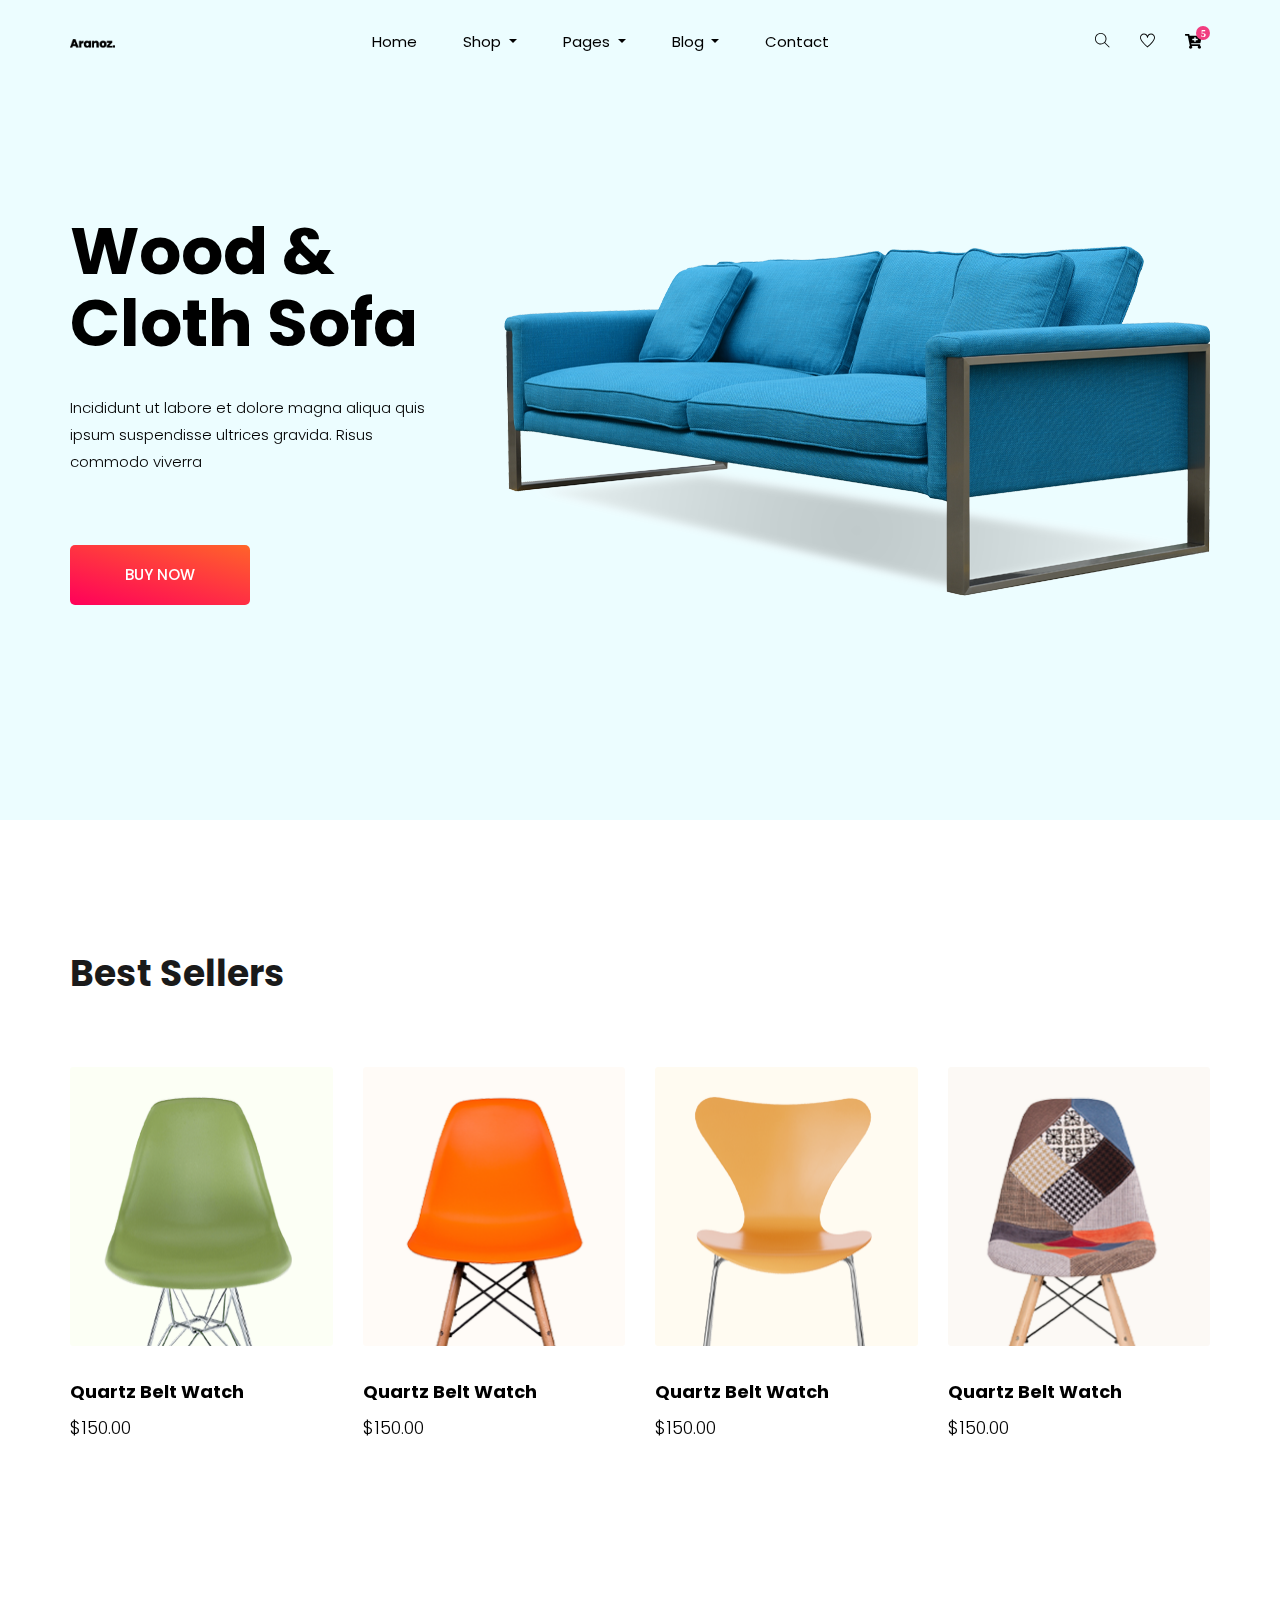
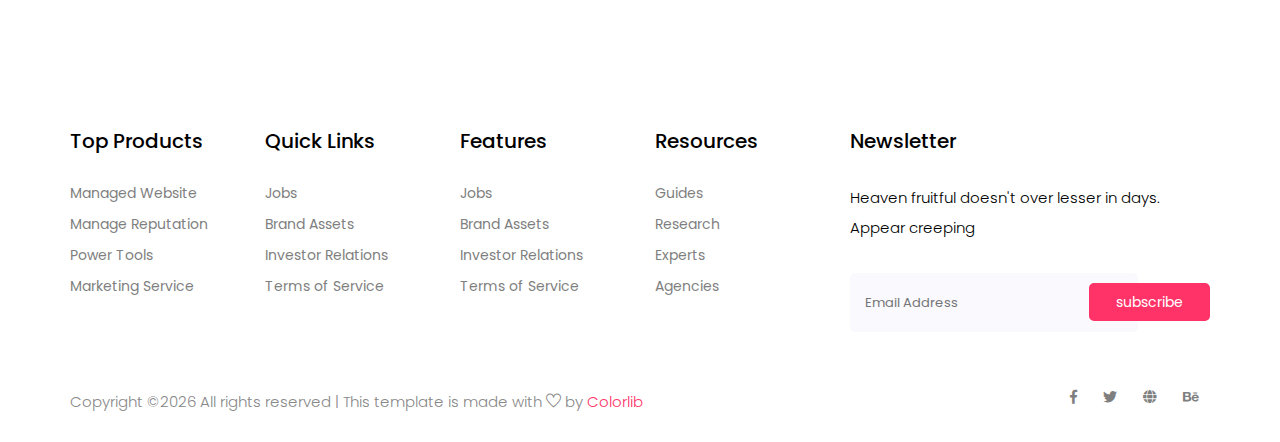
==== index.html @ ab24296e "First Commit" ====
<!doctype html>
<html lang="zxx">

<head>
    <!-- Required meta tags -->
    <!-- <title>aranoz</title>
    <link rel="icon" href="img/favicon.png"> -->

    <!-- Basic -->
    <meta charset="utf-8" />
    <meta http-equiv="X-UA-Compatible" content="IE=edge" />
    <!-- Mobile Metas -->
    <meta name="viewport" content="width=device-width, initial-scale=1, shrink-to-fit=no" />
    <!-- Site Metas -->
    <meta name="keywords" content="" />
    <meta name="description" content="" />
    <meta name="author" content="" />

    <title>Home Page</title>

    <!-- slider stylesheet -->
    <link rel="stylesheet" type="text/css"
    href="https://cdnjs.cloudflare.com/ajax/libs/OwlCarousel2/2.1.3/assets/owl.carousel.min.css" />

    <!-- bootstrap core css -->
    <link rel="stylesheet" type="text/css" href="css/bootstrap.css" />

    <!-- fonts style -->
    <link href="https://fonts.googleapis.com/css?family=Poppins:400,700&display=swap" rel="stylesheet" />
    <!-- Custom styles for this template -->
    <link href="css/style1.css" rel="stylesheet" />
    <!-- responsive style -->
    <link href="css/responsive.css" rel="stylesheet" />  
    
    <!-- Bootstrap CSS -->
    <link rel="stylesheet" href="css/bootstrap.min.css">
    <!-- animate CSS -->
    <link rel="stylesheet" href="css/animate.css">
    <!-- owl carousel CSS -->
    <link rel="stylesheet" href="css/owl.carousel.min.css">
    <!-- font awesome CSS -->
    <link rel="stylesheet" href="css/all.css">
    <!-- flaticon CSS -->
    <link rel="stylesheet" href="css/flaticon.css">
    <link rel="stylesheet" href="css/themify-icons.css">
    <!-- font awesome CSS -->
    <link rel="stylesheet" href="css/magnific-popup.css">
    <!-- swiper CSS -->
    <link rel="stylesheet" href="css/slick.css">
    <!-- style CSS -->
    <link rel="stylesheet" href="css/style.css">
</head>

<body>
    <!--::header part start::-->
    <header class="main_menu home_menu">
        <div class="container">
            <div class="row align-items-center">
                <div class="col-lg-12">
                    <nav class="navbar navbar-expand-lg navbar-light">
                        <a class="navbar-brand" href="index.html"> <img src="img/logo.png" alt="logo"> </a>
                        <button class="navbar-toggler" type="button" data-toggle="collapse"
                            data-target="#navbarSupportedContent" aria-controls="navbarSupportedContent"
                            aria-expanded="false" aria-label="Toggle navigation">
                            <span class="menu_icon"><i class="fas fa-bars"></i></span>
                        </button>

                        <div class="collapse navbar-collapse main-menu-item" id="navbarSupportedContent">
                            <ul class="navbar-nav">
                                <li class="nav-item">
                                    <a class="nav-link" href="index.html">Home</a>
                                </li>
                                <li class="nav-item dropdown">
                                    <a class="nav-link dropdown-toggle" href="blog.html" id="navbarDropdown_1"
                                        role="button" data-toggle="dropdown" aria-haspopup="true" aria-expanded="false">
                                        Shop
                                    </a>
                                    <div class="dropdown-menu" aria-labelledby="navbarDropdown_1">
                                        <a class="dropdown-item" href="category.html"> shop category</a>
                                        <a class="dropdown-item" href="single-product.html">product details</a>
                                        
                                    </div>
                                </li>
                                <li class="nav-item dropdown">
                                    <a class="nav-link dropdown-toggle" href="blog.html" id="navbarDropdown_3"
                                        role="button" data-toggle="dropdown" aria-haspopup="true" aria-expanded="false">
                                        pages
                                    </a>
                                    <div class="dropdown-menu" aria-labelledby="navbarDropdown_2">
                                        <a class="dropdown-item" href="login.html"> login</a>
                                        <a class="dropdown-item" href="tracking.html">tracking</a>
                                        <a class="dropdown-item" href="checkout.html">product checkout</a>
                                        <a class="dropdown-item" href="cart.html">shopping cart</a>
                                        <a class="dropdown-item" href="confirmation.html">confirmation</a>
                                        <a class="dropdown-item" href="elements.html">elements</a>
                                    </div>
                                </li>
                                <li class="nav-item dropdown">
                                    <a class="nav-link dropdown-toggle" href="blog.html" id="navbarDropdown_2"
                                        role="button" data-toggle="dropdown" aria-haspopup="true" aria-expanded="false">
                                        blog
                                    </a>
                                    <div class="dropdown-menu" aria-labelledby="navbarDropdown_2">
                                        <a class="dropdown-item" href="blog.html"> blog</a>
                                        <a class="dropdown-item" href="single-blog.html">Single blog</a>
                                    </div>
                                </li>
                                
                                <li class="nav-item">
                                    <a class="nav-link" href="contact.html">Contact</a>
                                </li>
                            </ul>
                        </div>
                        <div class="hearer_icon d-flex">
                            <a id="search_1" href="javascript:void(0)"><i class="ti-search"></i></a>
                            <a href=""><i class="ti-heart"></i></a>
                            <div class="dropdown cart">
                                <a class="dropdown-toggle" href="#" id="navbarDropdown3" role="button"
                                    data-toggle="dropdown" aria-haspopup="true" aria-expanded="false">
                                    <i class="fas fa-cart-plus"></i>
                                </a>
                                <!-- <div class="dropdown-menu" aria-labelledby="navbarDropdown">
                                    <div class="single_product">
    
                                    </div>
                                </div> -->
                                
                            </div>
                        </div>
                    </nav>
                </div>
            </div>
        </div>
        <div class="search_input" id="search_input_box">
            <div class="container ">
                <form class="d-flex justify-content-between search-inner">
                    <input type="text" class="form-control" id="search_input" placeholder="Search Here">
                    <button type="submit" class="btn"></button>
                    <span class="ti-close" id="close_search" title="Close Search"></span>
                </form>
            </div>
        </div>
    </header>
    <!-- Header part end-->

    <!-- banner part start-->
    <section class="banner_part">
        <div class="container">
            <div class="row align-items-center">
                <div class="col-lg-12">
                    <div class="banner_slider owl-carousel">
                        <div class="single_banner_slider">
                            <div class="row">
                                <div class="col-lg-5 col-md-8">
                                    <div class="banner_text">
                                        <div class="banner_text_iner">
                                            <h1>Wood & Cloth
                                                Sofa</h1>
                                            <p>Incididunt ut labore et dolore magna aliqua quis ipsum
                                                suspendisse ultrices gravida. Risus commodo viverra</p>
                                            <a href="#" class="btn_2">buy now</a>
                                        </div>
                                    </div>
                                </div>
                                <div class="banner_img d-none d-lg-block">
                                    <img src="img/banner_img.png" alt="">
                                </div>
                            </div>
                        </div>

                        <!-- <div class="single_banner_slider">
                            <div class="row">
                                <div class="col-lg-5 col-md-8">
                                    <div class="banner_text">
                                        <div class="banner_text_iner">
                                            <h1>Cloth $ Wood Sofa</h1>
                                            <p>Incididunt ut labore et dolore magna aliqua quis ipsum
                                                suspendisse ultrices gravida. Risus commodo viverra</p>
                                            <a href="#" class="btn_2">buy now</a>
                                        </div>
                                    </div>
                                </div>
                                <div class="banner_img d-none d-lg-block">
                                    <img src="img/banner_img.png" alt="">
                                </div>
                            </div>
                        </div> -->
                    </div>
                    <div class="slider-counter"></div>
                </div>
            </div>
        </div>
    </section>
    <!-- banner part start-->

    <!-- feature_part start-->
    <!-- <section class="feature_part padding_top">
        <div class="container">
            <div class="row justify-content-center">
                <div class="col-lg-8">
                    <div class="section_tittle text-center">
                        <h2>Featured Category</h2>
                    </div>
                </div>
            </div>
            <div class="row align-items-center justify-content-between">
                <div class="col-lg-7 col-sm-6">
                    <div class="single_feature_post_text">
                        <p>Premium Quality</p>
                        <h3>Latest foam Sofa</h3>
                        <a href="#" class="feature_btn">EXPLORE NOW <i class="fas fa-play"></i></a>
                        <img src="img/feature/feature_1.png" alt="">
                    </div>
                </div>
                <div class="col-lg-5 col-sm-6">
                    <div class="single_feature_post_text">
                        <p>Premium Quality</p>
                        <h3>Latest foam Sofa</h3>
                        <a href="#" class="feature_btn">EXPLORE NOW <i class="fas fa-play"></i></a>
                        <img src="img/feature/feature_2.png" alt="">
                    </div>
                </div>
                <div class="col-lg-5 col-sm-6">
                    <div class="single_feature_post_text">
                        <p>Premium Quality</p>
                        <h3>Latest foam Sofa</h3>
                        <a href="#" class="feature_btn">EXPLORE NOW <i class="fas fa-play"></i></a>
                        <img src="img/feature/feature_3.png" alt="">
                    </div>
                </div>
                <div class="col-lg-7 col-sm-6">
                    <div class="single_feature_post_text">
                        <p>Premium Quality</p>
                        <h3>Latest foam Sofa</h3>
                        <a href="#" class="feature_btn">EXPLORE NOW <i class="fas fa-play"></i></a>
                        <img src="img/feature/feature_4.png" alt="">
                    </div>
                </div>
            </div>
        </div>
    </section> -->
    <!-- upcoming_event part start-->

    <!-- awesome_shop start-->
    <!-- <section class="our_offer section_padding">
        <div class="container">
            <div class="row align-items-center justify-content-between">
                <div class="col-lg-6 col-md-6">
                    <div class="offer_img">
                        <img src="img/offer_img.png" alt="">
                    </div>
                </div>
                <div class="col-lg-6 col-md-6">
                    <div class="offer_text">
                        <h2>Weekly Sale on
                            60% Off All Products</h2>
                        <div class="date_countdown">
                            <div id="timer">
                                <div id="days" class="date"></div>
                                <div id="hours" class="date"></div>
                                <div id="minutes" class="date"></div>
                                <div id="seconds" class="date"></div>
                            </div>
                        </div>
                        <div class="input-group">
                            <input type="text" class="form-control" placeholder="enter email address"
                                aria-label="Recipient's username" aria-describedby="basic-addon2">
                            <div class="input-group-append">
                                <a href="#" class="input-group-text btn_2" id="basic-addon2">book now</a>
                            </div>
                        </div>
                    </div>
                </div>
            </div>
        </div>
    </section> -->
    <!-- awesome_shop part start-->

    <!-- product_list part start-->
    <section class="product_list best_seller section_padding">
        <div class="container">
            <div class="row justify-content-center">
                <div class="col-lg-12">
                    <div class="section_tittle text-center">
                        <h2>Best Sellers</h2>
                    </div>
                </div>
            </div>
            <div class="row align-items-center justify-content-between">
                <div class="col-lg-12">
                    <div class="best_product_slider owl-carousel">
                        <div class="single_product_item">
                            <img src="img/product/product_1.png" alt="">
                            <div class="single_product_text">
                                <h4>Quartz Belt Watch</h4>
                                <h3>$150.00</h3>
                            </div>
                        </div>
                        <div class="single_product_item">
                            <img src="img/product/product_2.png" alt="">
                            <div class="single_product_text">
                                <h4>Quartz Belt Watch</h4>
                                <h3>$150.00</h3>
                            </div>
                        </div>
                        <div class="single_product_item">
                            <img src="img/product/product_3.png" alt="">
                            <div class="single_product_text">
                                <h4>Quartz Belt Watch</h4>
                                <h3>$150.00</h3>
                            </div>
                        </div>
                        <div class="single_product_item">
                            <img src="img/product/product_4.png" alt="">
                            <div class="single_product_text">
                                <h4>Quartz Belt Watch</h4>
                                <h3>$150.00</h3>
                            </div>
                        </div>
                    </div>
                </div>
            </div>
        </div>
    </section>
    <!-- product_list part end-->
        


    <!--::footer_part start::-->
    <footer class="footer_part">
        <div class="container">
            <div class="row justify-content-around">
                <div class="col-sm-6 col-lg-2">
                    <div class="single_footer_part">
                        <h4>Top Products</h4>
                        <ul class="list-unstyled">
                            <li><a href="">Managed Website</a></li>
                            <li><a href="">Manage Reputation</a></li>
                            <li><a href="">Power Tools</a></li>
                            <li><a href="">Marketing Service</a></li>
                        </ul>
                    </div>
                </div>
                <div class="col-sm-6 col-lg-2">
                    <div class="single_footer_part">
                        <h4>Quick Links</h4>
                        <ul class="list-unstyled">
                            <li><a href="">Jobs</a></li>
                            <li><a href="">Brand Assets</a></li>
                            <li><a href="">Investor Relations</a></li>
                            <li><a href="">Terms of Service</a></li>
                        </ul>
                    </div>
                </div>
                <div class="col-sm-6 col-lg-2">
                    <div class="single_footer_part">
                        <h4>Features</h4>
                        <ul class="list-unstyled">
                            <li><a href="">Jobs</a></li>
                            <li><a href="">Brand Assets</a></li>
                            <li><a href="">Investor Relations</a></li>
                            <li><a href="">Terms of Service</a></li>
                        </ul>
                    </div>
                </div>
                <div class="col-sm-6 col-lg-2">
                    <div class="single_footer_part">
                        <h4>Resources</h4>
                        <ul class="list-unstyled">
                            <li><a href="">Guides</a></li>
                            <li><a href="">Research</a></li>
                            <li><a href="">Experts</a></li>
                            <li><a href="">Agencies</a></li>
                        </ul>
                    </div>
                </div>
                <div class="col-sm-6 col-lg-4">
                    <div class="single_footer_part">
                        <h4>Newsletter</h4>
                        <p>Heaven fruitful doesn't over lesser in days. Appear creeping
                        </p>
                        <div id="mc_embed_signup">
                            <form target="_blank"
                                action="https://spondonit.us12.list-manage.com/subscribe/post?u=1462626880ade1ac87bd9c93a&amp;id=92a4423d01"
                                method="get" class="subscribe_form relative mail_part">
                                <input type="email" name="email" id="newsletter-form-email" placeholder="Email Address"
                                    class="placeholder hide-on-focus" onfocus="this.placeholder = ''"
                                    onblur="this.placeholder = ' Email Address '">
                                <button type="submit" name="submit" id="newsletter-submit"
                                    class="email_icon newsletter-submit button-contactForm">subscribe</button>
                                <div class="mt-10 info"></div>
                            </form>
                        </div>
                    </div>
                </div>
            </div>
            
        </div>
        <div class="copyright_part">
            <div class="container">
                <div class="row">
                    <div class="col-lg-8">
                        <div class="copyright_text">
                            <P><!-- Link back to Colorlib can't be removed. Template is licensed under CC BY 3.0. -->
Copyright &copy;<script>document.write(new Date().getFullYear());</script> All rights reserved | This template is made with <i class="ti-heart" aria-hidden="true"></i> by <a href="https://colorlib.com" target="_blank">Colorlib</a>
<!-- Link back to Colorlib can't be removed. Template is licensed under CC BY 3.0. --></P>
                        </div>
                    </div>
                    <div class="col-lg-4">
                        <div class="footer_icon social_icon">
                            <ul class="list-unstyled">
                                <li><a href="#" class="single_social_icon"><i class="fab fa-facebook-f"></i></a></li>
                                <li><a href="#" class="single_social_icon"><i class="fab fa-twitter"></i></a></li>
                                <li><a href="#" class="single_social_icon"><i class="fas fa-globe"></i></a></li>
                                <li><a href="#" class="single_social_icon"><i class="fab fa-behance"></i></a></li>
                            </ul>
                        </div>
                    </div>
                </div>
            </div>
        </div>
    </footer>
    <!--::footer_part end::-->

    <!-- jquery plugins here-->
    <script src="js/jquery-1.12.1.min.js"></script>
    <!-- popper js -->
    <script src="js/popper.min.js"></script>
    <!-- bootstrap js -->
    <script src="js/bootstrap.min.js"></script>
    <!-- easing js -->
    <script src="js/jquery.magnific-popup.js"></script>
    <!-- swiper js -->
    <script src="js/swiper.min.js"></script>
    <!-- swiper js -->
    <script src="js/masonry.pkgd.js"></script>
    <!-- particles js -->
    <script src="js/owl.carousel.min.js"></script>
    <script src="js/jquery.nice-select.min.js"></script>
    <!-- slick js -->
    <script src="js/slick.min.js"></script>
    <script src="js/jquery.counterup.min.js"></script>
    <script src="js/waypoints.min.js"></script>
    <script src="js/contact.js"></script>
    <script src="js/jquery.ajaxchimp.min.js"></script>
    <script src="js/jquery.form.js"></script>
    <script src="js/jquery.validate.min.js"></script>
    <script src="js/mail-script.js"></script>
    <!-- custom js -->
    <script src="js/custom.js"></script>
</body>

</html>
---- css/style1.css ----
body {
  font-family: 'Poppins', sans-serif;
  color: #000000;
  background-color: #ffffff;
}

.layout_padding {
  padding: 75px 0;
}

.layout_padding2 {
  padding: 45px 0;
}

.layout_padding2-top {
  padding-top: 45px;
}


.layout_padding2-bottom {
  padding-bottom: 45px;
}

.layout_padding-top {
  padding-top: 75px;
}

.layout_padding-bottom {
  padding-bottom: 75px;
}


.custom_dark-btn,
.custom_orange-btn {
  display: inline-block;
  padding: 10px 0;
  text-align: center;
  width: 145px;
  outline: none;
  color: #ffffff;
  border: 1px solid transparent;
}

.custom_dark-btn {
  background-color: #000000;
}

.custom_dark-btn:hover {
  border: 1px solid #000000;
  color: #000000;
  background-color: transparent;
}

.custom_orange-btn {
  background-color: #fd0505;
}

.custom_orange-btn:hover {
  border: 1px solid #fd0505;
  color:#fd0505;
  background-color: transparent;
}

.custom_heading {
  text-align: center;
  font-weight: bold;
}

.custom_heading-text {
  text-align: center;
}


/*header section*/
.hero_area {
  height: 98vh;
  background-color: #ffffff;
}

.hero_area.sub_pages {
  height: auto;
}

.header_section {}

.header_section .container-fluid {
  padding-right: 25px;
  padding-left: 25px;
}

.header_section .nav_container {
  margin: 0 auto;
}

.custom_nav-container.navbar-expand-lg .navbar-nav .nav-link {
  padding: 10px 30px;
  color: #343434;
  text-align: center
}

a,
a:hover,
a:focus {
  text-decoration: none;
}

a:hover,
a:focus {
  color: initial;
}

.btn,
.btn:focus {
  outline: none !important;
  box-shadow: none;
}



.navbar-brand,
.navbar-brand:hover {
  text-transform: uppercase;
  font-weight: bold;
  font-size: 24px;
  color: #fafcfd;
}

.custom_nav-container .nav_search-btn {
  background-image: url(../images/search-icon.png);

  background-size: 22px;
  background-repeat: no-repeat;
  background-position-y: 7px;
  width: 35px;
  height: 35px;
  padding: 0;
  border: none;
}

.navbar-brand {
  display: flex;
  align-items: center;
}

.navbar-brand img {
  width: 45px;
  margin-right: 5px;
}

.navbar-brand span {
  font-size: 20px;
  font-weight: 700;
  color: #2e2e2d;
  margin-top: 5px;
}

.custom_nav-container {
  z-index: 99999;
  padding: 15px 0;
}

.custom_nav-container .navbar-toggler {
  outline: none;
}

.custom_nav-container .navbar-toggler .navbar-toggler-icon {
  background-image: url(../images/menu.png);
  background-size: 55px;
}

.quote_btn-container a {
  display: inline-block;
  padding: 5px 15px;
  background-color: #fd0505;
  color: #f7f7f7;
  font-size: 14px;
  text-transform: uppercase;
}

/*end header section*/

/* slider section */
.slider_section {
  padding-top: 8%;
}

.slider_item-box {
  width: 100%;
  height: 100%;
}

.slider_item-box .container {
  height: 100%;
}

.slider_img-box {
  width: 85%;
  margin: 0 auto;
}

.slider_img-box img {
  width: 100%;
}

.slider_item-container {
  display: flex;
  align-items: center;
  width: 100%;
  height: 100%;
  background-repeat: no-repeat;
}

.slider_item-container .slider_item-detail {}

.slider_item-detail h1 {
  font-weight: 600;
  font-size: 60px;
  width: 95%;
}

.slider_item-detail p {
  margin: 45px 0;
}

.slider_call-btn {
  display: inline-block;
  padding: 8px 20px;
  background-color: #edb040;
  color: #fefdfd;
  border-radius: 20px;
}

.slider_section #carouselExampleControls,
.carousel-inner,
.carousel-item {
  height: 100%;
}

.slider_section .custom_carousel-control {
  position: absolute;
  top: 50%;
  left: 2%;
  width: 105px;
  transform: translateY(-50%);
}

.slider_section .custom_carousel-control .carousel-control-prev,
.slider_section .custom_carousel-control .carousel-control-next {
  margin: 10px 0;
  position: relative;
  width: 45px;
  height: 45px;
  border: none;
  opacity: 1;
  background-repeat: no-repeat;
  background-size: 12px;
  background-position: center;
}

.slider_section .custom_carousel-control .carousel-control-prev {
  background-image: url(../images/prev.png);
  background-color: #fd0505;
}

.slider_section .custom_carousel-control .carousel-control-next {
  background-image: url(../images/next.png);
  background-color: #000000;
}

/* end slider section */


/* service section */
.service_section .card .card-img-top {
  width: 50px;
  margin: 55px auto 5px auto;
}

.service_section .card {
  text-align: center;
  box-sizing: border-box;
  position: relative;
}

.service_section .card .card-title {
  color: #ff0000;

}

.service_section .card::after {
  content: "";
  position: absolute;
  width: 100%;
  height: 7px;
  background-color: transparent;
}

.service_section .card:hover {
  cursor: pointer;
  border: none;
  border-radius: 0;
  -webkit-box-shadow: 0px 1px 4px 0px rgba(0, 0, 0, 0.2);
  -moz-box-shadow: 0px 1px 4px 0px rgba(0, 0, 0, 0.2);
  box-shadow: 0px 1px 4px 0px rgba(0, 0, 0, 0.2);

}

.service_section .card:hover::after {
  background-color: #fd0505;
}

/* end service section */






/* tasty section */

.tasty_section {
  width: 100%;
  height: 500px;
  background-image: url(../images/tasty-image.png);
  background-repeat: no-repeat;
  background-size: cover;
  display: flex;
  justify-content: center;
  align-items: center;

}

.tasty_section h2 {
  font-size: 125px;
  text-align: center;
  font-weight: bold;
  color: #ffffff;
  text-transform: uppercase;
}

/* end tasty section */

/* client section */
.client_container {
  display: flex;
  flex-direction: column;
  justify-content: center;
  align-items: center;
}

.client_img-box {
  width: 350px;
}

.client_img-box img {
  width: 100%
}

.client_container h3 {
  text-align: center;
  margin-bottom: 25px;
}


.client_section .custom_carousel-control {
  position: absolute;
  top: 100%;
  left: 50%;
  width: 105px;
  transform: translateX(-50%);
}

.client_section .custom_carousel-control .carousel-control-prev,
.client_section .custom_carousel-control .carousel-control-next {
  width: 45px;
  height: 45px;
  border: none;
  border-radius: 100%;
  opacity: 1;
  background-repeat: no-repeat;
  background-size: 12px;
  background-position: center;
  background-color: #292727;
}

.client_section .custom_carousel-control .carousel-control-prev:hover,
.client_section .custom_carousel-control .carousel-control-next:hover {
  background-color:#fd0505;
}

.client_section .custom_carousel-control .carousel-control-prev {
  background-image: url(../images/prev.png);
}

.client_section .custom_carousel-control .carousel-control-next {
  background-image: url(../images/next.png);
}

/* end client section */

/* contact section */

.contact_section {
  background-image: url(../images/orange-dish.png);
  background-repeat: no-repeat;
  background-size: 215px;
  background-position: right center;
}

.contact_section input {
  border: none;
  outline: none;
  border-bottom: .8px solid #252525;
  width: 90%;
  margin: 10px 0;
}

.contact_form-container {
  padding: 15px 0 15px 0;

}

.contact_form-container button {
  border: none;
  background-color: #fd0505;
  color: #fff;
  padding: 8px 40px;
  text-transform: uppercase;
  font-size: 14px;
}


/* contact section */

/* map section */
.map_section {
  height: 500px;
}


/* end map section */

/* info section */
.info_section ul {
  padding: 0;
}

.info_section ul li {
  list-style-type: none;
  margin: 3px 0;

}

.info_section h5 {
  margin-bottom: 12px;
  font-size: 22px;
}

.info_section .social-box {
  margin: 25px 0;
}

.info_section .social-box img {
  width: 35px;
  margin-right: 5px;
}

.info_section .form_container input {
  width: 225px;
  height: 30px;
}

.info_section .form_container button {
  background-color: #fd0505;
  border: none;
  outline: none;
  color: #fff;
  padding: 5px 30px;
  margin-top: 15px;
  font-size: 15px;
}

/* end info section */


/* footer section*/

.footer_section {
  background-color: #efeded;
  padding: 20px 0;
  font-family: "Roboto", sans-serif;
}

.footer_section p {
  color: #191818;
  margin: 0;
  text-align: center;
}

.footer_section a {
  color: #191818;
}

/* end footer section*/
---- css/responsive.css ----
@media (max-width: 1120px) {
    .hero_area {
        height: auto;
    }

    .slider_section {
        padding: 50px 0;

    }
}

@media (max-width: 992px) {
    .custom_nav-container .nav_search-btn {
        background-position: center;
    }

    .service_section .card-deck {

        flex-direction: column;

    }

    .service_section .card-deck .card {
        margin-bottom: 25px;
    }
}

@media (max-width: 768px) {

    .slider_img-box {

        width: 85%;
        margin: 65px auto;

    }

    .slider_section .custom_carousel-control {

        position: absolute;
        top: 100%;
        left: 50%;
        width: 105px;
        transform: translate(-50%, -50%);
        display: flex;
        justify-content: space-between;

    }

    .fruit_section .fruit_detail-box {

        margin-bottom: 40px;
        text-align: center;

    }

    .fruit_detail-box>div {

        display: flex;
        justify-content: center;

    }

    .contact_section {
        background-size: 105px;
    }

    .contact_section input {

        background-color: transparent;

    }

    .info_section .col-md-3 {
        text-align: center;
    }

    .info_section .col-md-3:not(:nth-last-child(1)) {

        margin-bottom: 35px;
    }

    .tasty_section h2 {

        font-size: 80px;
    }
}

@media (max-width: 576px) {
    .slider_item-container .slider_item-detail {

        text-align: center;

    }

    .slider_item-container .slider_item-detail .d-flex {

        justify-content: center;

    }
}

@media (max-width: 480px) {}

@media (max-width: 400px) {}

@media (max-width: 360px) {}

@media (min-width: 1200px) {
    .container {
        max-width: 1170px;
    }

}
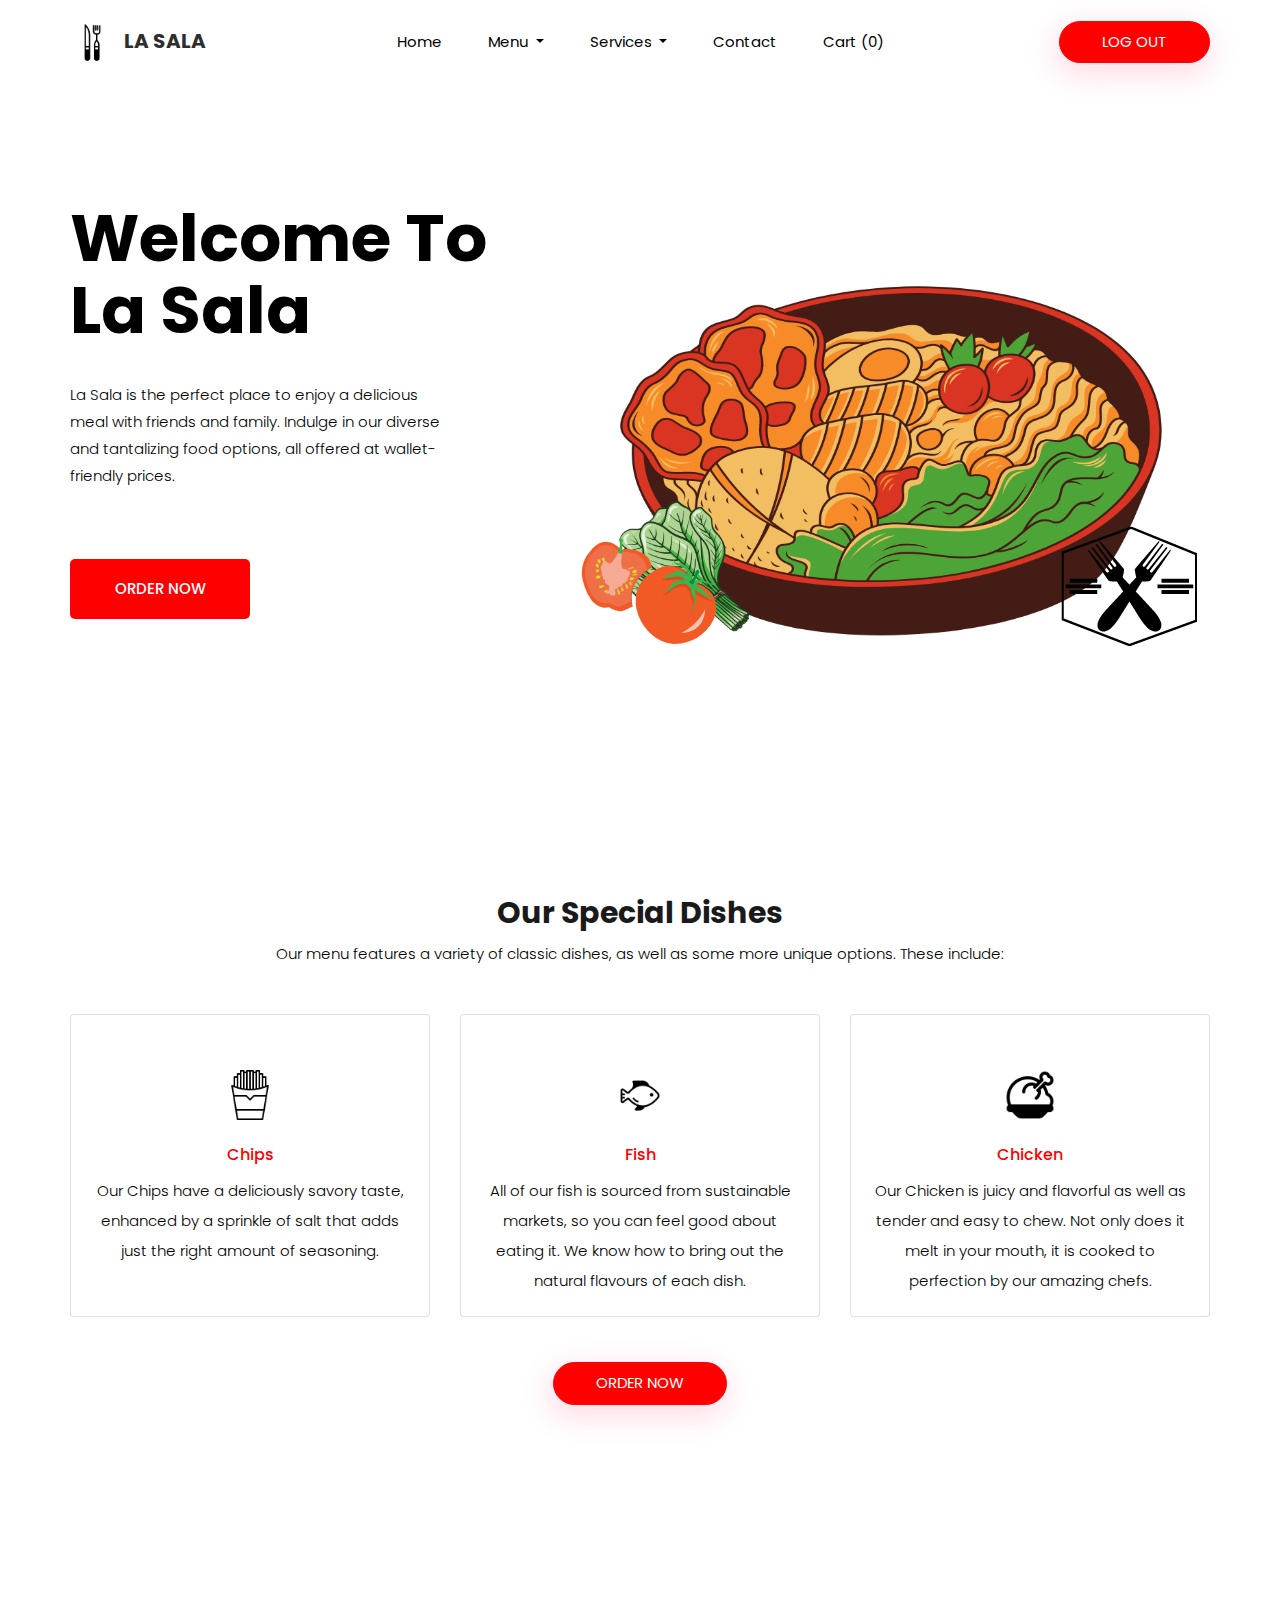
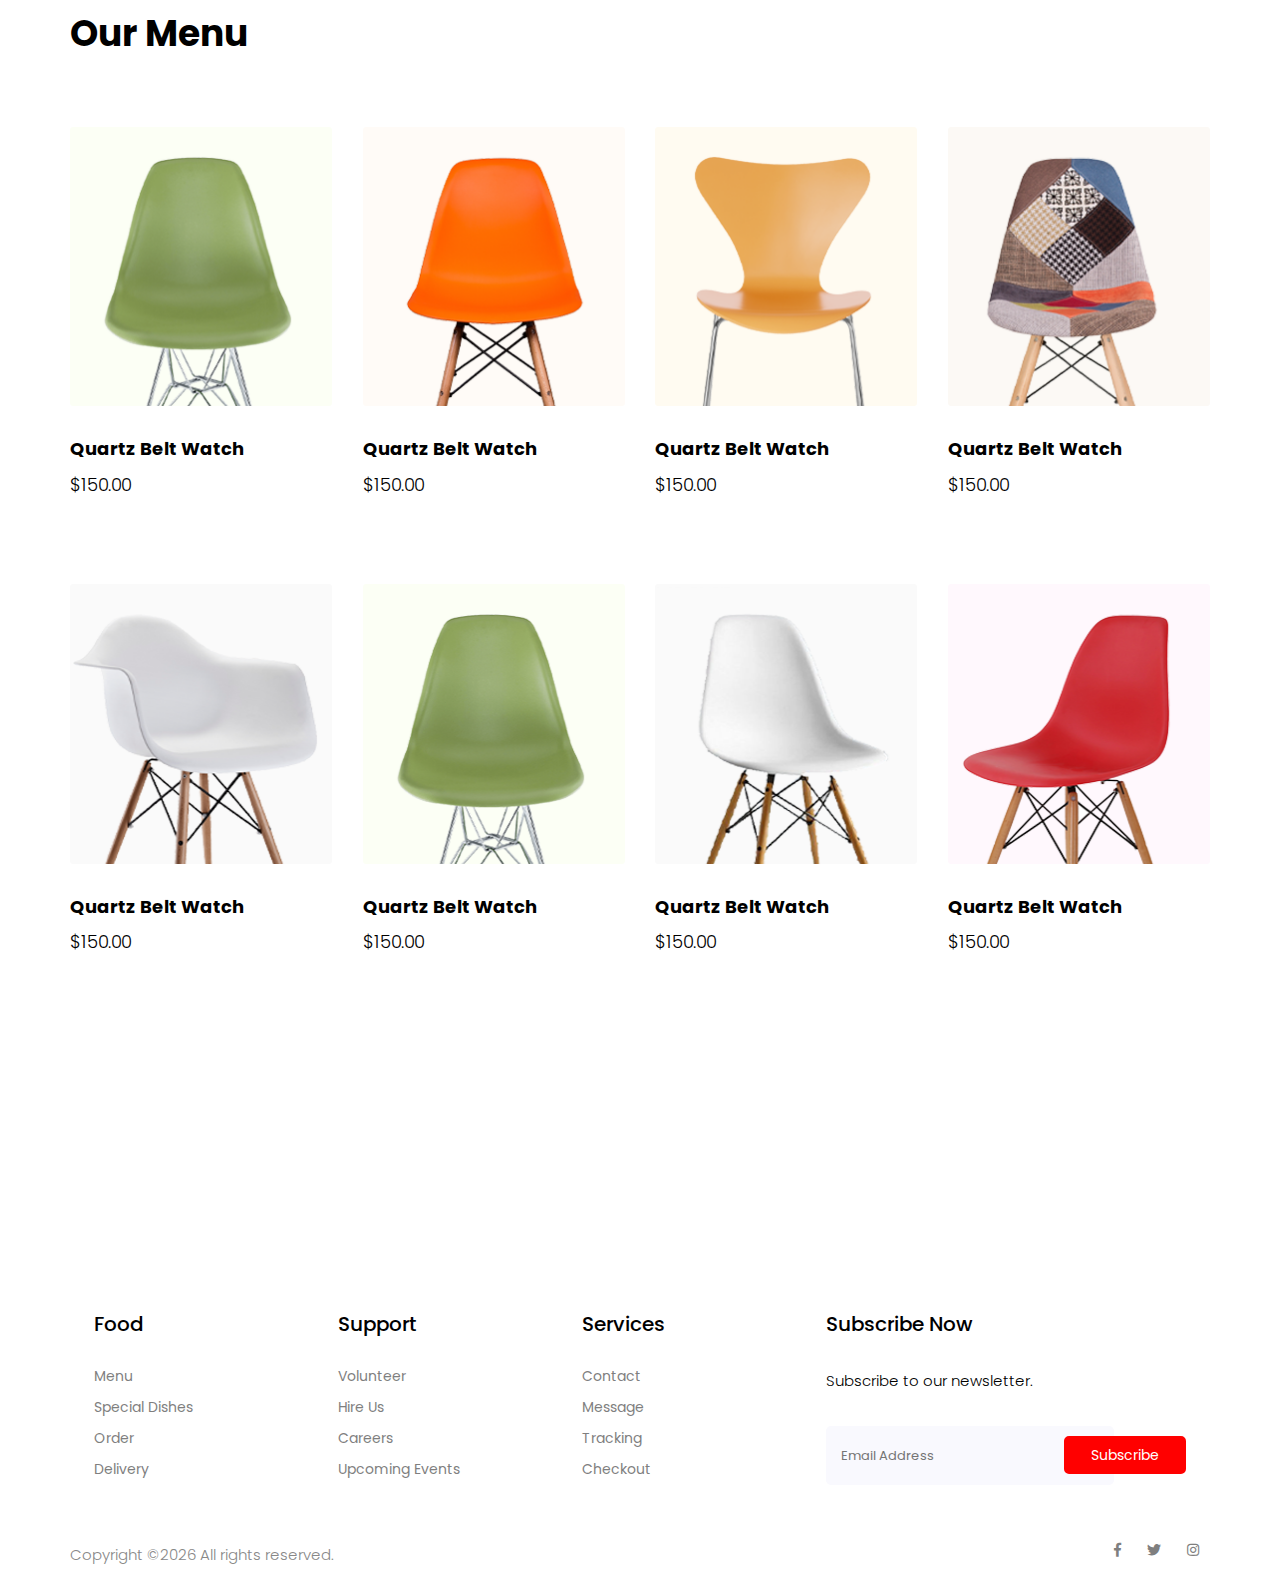
==== commit 846b1fe0: "first commit" ====
--- a/index.html
+++ b/index.html
@@ -58,7 +58,11 @@
             <div class="row align-items-center">
                 <div class="col-lg-12">
                     <nav class="navbar navbar-expand-lg navbar-light">
-                        <a class="navbar-brand" href="index.html"> <img src="img/logo.png" alt="logo"> </a>
+                        <a class="navbar-brand" href="index.html">
+                            <img src="images/logo1.png" alt="" /><span>
+                              La Sala
+                            </span>
+                        </a>
                         <button class="navbar-toggler" type="button" data-toggle="collapse"
                             data-target="#navbarSupportedContent" aria-controls="navbarSupportedContent"
                             aria-expanded="false" aria-label="Toggle navigation">
@@ -73,52 +77,39 @@
                                 <li class="nav-item dropdown">
                                     <a class="nav-link dropdown-toggle" href="blog.html" id="navbarDropdown_1"
                                         role="button" data-toggle="dropdown" aria-haspopup="true" aria-expanded="false">
-                                        Shop
+                                        Menu
                                     </a>
                                     <div class="dropdown-menu" aria-labelledby="navbarDropdown_1">
-                                        <a class="dropdown-item" href="category.html"> shop category</a>
-                                        <a class="dropdown-item" href="single-product.html">product details</a>
+                                        <a class="dropdown-item" href="category.html"> Category</a>
+                                        <a class="dropdown-item" href="single-product.html"> Food Details</a>
                                         
                                     </div>
                                 </li>
                                 <li class="nav-item dropdown">
                                     <a class="nav-link dropdown-toggle" href="blog.html" id="navbarDropdown_3"
                                         role="button" data-toggle="dropdown" aria-haspopup="true" aria-expanded="false">
-                                        pages
+                                        Services
                                     </a>
                                     <div class="dropdown-menu" aria-labelledby="navbarDropdown_2">
-                                        <a class="dropdown-item" href="login.html"> login</a>
-                                        <a class="dropdown-item" href="tracking.html">tracking</a>
-                                        <a class="dropdown-item" href="checkout.html">product checkout</a>
-                                        <a class="dropdown-item" href="cart.html">shopping cart</a>
-                                        <a class="dropdown-item" href="confirmation.html">confirmation</a>
-                                        <a class="dropdown-item" href="elements.html">elements</a>
+                                        <a class="dropdown-item" href="tracking.html"> Tracking</a>
+                                        <a class="dropdown-item" href="checkout.html"> Checkout</a>
+                                        <a class="dropdown-item" href="confirmation.html"> Confirmation</a>
                                     </div>
                                 </li>
-                                <li class="nav-item dropdown">
-                                    <a class="nav-link dropdown-toggle" href="blog.html" id="navbarDropdown_2"
-                                        role="button" data-toggle="dropdown" aria-haspopup="true" aria-expanded="false">
-                                        blog
-                                    </a>
-                                    <div class="dropdown-menu" aria-labelledby="navbarDropdown_2">
-                                        <a class="dropdown-item" href="blog.html"> blog</a>
-                                        <a class="dropdown-item" href="single-blog.html">Single blog</a>
-                                    </div>
-                                </li>
-                                
                                 <li class="nav-item">
                                     <a class="nav-link" href="contact.html">Contact</a>
                                 </li>
+                                <li class="nav-item">
+                                    <a class="nav-link" href="cart.html">Cart (0)</a>
+                                </li>
                             </ul>
                         </div>
                         <div class="hearer_icon d-flex">
-                            <a id="search_1" href="javascript:void(0)"><i class="ti-search"></i></a>
-                            <a href=""><i class="ti-heart"></i></a>
-                            <div class="dropdown cart">
-                                <a class="dropdown-toggle" href="#" id="navbarDropdown3" role="button"
-                                    data-toggle="dropdown" aria-haspopup="true" aria-expanded="false">
-                                    <i class="fas fa-cart-plus"></i>
-                                </a>
+                            
+                            <a href="signin.php" class="btn_3">
+                                Log Out
+                            </a>
+                              
                                 <!-- <div class="dropdown-menu" aria-labelledby="navbarDropdown">
                                     <div class="single_product">
     
@@ -147,26 +138,25 @@
     <section class="banner_part">
         <div class="container">
             <div class="row align-items-center">
-                <div class="col-lg-12">
-                    <div class="banner_slider owl-carousel">
-                        <div class="single_banner_slider">
-                            <div class="row">
-                                <div class="col-lg-5 col-md-8">
-                                    <div class="banner_text">
-                                        <div class="banner_text_iner">
-                                            <h1>Wood & Cloth
-                                                Sofa</h1>
-                                            <p>Incididunt ut labore et dolore magna aliqua quis ipsum
-                                                suspendisse ultrices gravida. Risus commodo viverra</p>
-                                            <a href="#" class="btn_2">buy now</a>
-                                        </div>
-                                    </div>
-                                </div>
-                                <div class="banner_img d-none d-lg-block">
-                                    <img src="img/banner_img.png" alt="">
+                <div class="col-lg-12">                 
+                    <div class="single_banner_slider">
+                        <div class="row">
+                            <div class="col-lg-5 col-md-8">
+                                <div class="banner_text">
+                                    <div class="banner_text_iner">
+                                            <h1>Welcome to
+                                                La Sala</h1>
+                                            <p>La Sala is the perfect place to enjoy a delicious meal with friends and family. Indulge in our diverse
+                                               and tantalizing food options, all offered at wallet-friendly prices.</p>
+                                            <a href="#" class="btn_2">Order now</a>
+                                    </div>
                                 </div>
                             </div>
-                        </div>
+                                <div class="banner_img d-none d-lg-block">
+                                    <img src="images/LP3.png" alt="">
+                                </div>
+                        </div>
+                    </div>
 
                         <!-- <div class="single_banner_slider">
                             <div class="row">
@@ -185,7 +175,7 @@
                                 </div>
                             </div>
                         </div> -->
-                    </div>
+                    
                     <div class="slider-counter"></div>
                 </div>
             </div>
@@ -193,138 +183,155 @@
     </section>
     <!-- banner part start-->
 
-    <!-- feature_part start-->
-    <!-- <section class="feature_part padding_top">
-        <div class="container">
-            <div class="row justify-content-center">
-                <div class="col-lg-8">
-                    <div class="section_tittle text-center">
-                        <h2>Featured Category</h2>
-                    </div>
-                </div>
-            </div>
-            <div class="row align-items-center justify-content-between">
-                <div class="col-lg-7 col-sm-6">
-                    <div class="single_feature_post_text">
-                        <p>Premium Quality</p>
-                        <h3>Latest foam Sofa</h3>
-                        <a href="#" class="feature_btn">EXPLORE NOW <i class="fas fa-play"></i></a>
-                        <img src="img/feature/feature_1.png" alt="">
-                    </div>
-                </div>
-                <div class="col-lg-5 col-sm-6">
-                    <div class="single_feature_post_text">
-                        <p>Premium Quality</p>
-                        <h3>Latest foam Sofa</h3>
-                        <a href="#" class="feature_btn">EXPLORE NOW <i class="fas fa-play"></i></a>
-                        <img src="img/feature/feature_2.png" alt="">
-                    </div>
-                </div>
-                <div class="col-lg-5 col-sm-6">
-                    <div class="single_feature_post_text">
-                        <p>Premium Quality</p>
-                        <h3>Latest foam Sofa</h3>
-                        <a href="#" class="feature_btn">EXPLORE NOW <i class="fas fa-play"></i></a>
-                        <img src="img/feature/feature_3.png" alt="">
-                    </div>
-                </div>
-                <div class="col-lg-7 col-sm-6">
-                    <div class="single_feature_post_text">
-                        <p>Premium Quality</p>
-                        <h3>Latest foam Sofa</h3>
-                        <a href="#" class="feature_btn">EXPLORE NOW <i class="fas fa-play"></i></a>
-                        <img src="img/feature/feature_4.png" alt="">
-                    </div>
-                </div>
-            </div>
-        </div>
-    </section> -->
-    <!-- upcoming_event part start-->
-
-    <!-- awesome_shop start-->
-    <!-- <section class="our_offer section_padding">
-        <div class="container">
-            <div class="row align-items-center justify-content-between">
-                <div class="col-lg-6 col-md-6">
-                    <div class="offer_img">
-                        <img src="img/offer_img.png" alt="">
-                    </div>
-                </div>
-                <div class="col-lg-6 col-md-6">
-                    <div class="offer_text">
-                        <h2>Weekly Sale on
-                            60% Off All Products</h2>
-                        <div class="date_countdown">
-                            <div id="timer">
-                                <div id="days" class="date"></div>
-                                <div id="hours" class="date"></div>
-                                <div id="minutes" class="date"></div>
-                                <div id="seconds" class="date"></div>
+    <!-- service section -->
+
+  <section class="service_section layout_padding ">
+    <div class="container">
+      <h2 class="custom_heading">Our Special Dishes</h2>
+      <p class="custom_heading-text">
+        Our menu features a variety of classic dishes, as well as some more unique options. These include:
+      </p>
+      <div class=" layout_padding2">
+        <div class="card-deck">
+          <div class="card">
+            <img class="card-img-top" src="images/Chips.png" alt="Card image cap" />
+            <div class="card-body">
+              <h5 class="card-title">Chips</h5>
+              <p class="card-text">
+                Our Chips have a deliciously savory taste, enhanced by a sprinkle of salt that adds just the right amount of seasoning.
+            </div>
+          </div>
+          <div class="card">
+            <img class="card-img-top" src="images/fish.png" alt="Card image cap" />
+            <div class="card-body">
+              <h5 class="card-title">Fish</h5>
+              <p class="card-text">
+                All of our fish is sourced from sustainable markets, so you can feel good about eating it. We know how to bring out the natural flavours of each dish.
+              </p>
+            </div>
+          </div>
+          <div class="card">
+            <img class="card-img-top" src="images/chicken.png" alt="Card image cap" />
+            <div class="card-body">
+              <h5 class="card-title">Chicken</h5>
+              <p class="card-text">
+                Our Chicken is juicy and flavorful as well as tender and easy to chew. Not only does it melt in your mouth, it is cooked to perfection by our amazing chefs.
+              </p>
+            </div>
+          </div>
+        </div>
+      </div>
+      <div class="d-flex justify-content-center">
+        <a href="" class="btn_3">
+          ORDER NOW
+        </a>
+      </div>
+    </div>
+  </section>
+
+  <!-- end service section -->
+
+    <!-- product_list start-->
+        <section class="product_list section_padding">
+            <div class="container">
+                <div class="row justify-content-center">
+                    <div class="col-lg-12">
+                        <div class="section_tittle text-center">
+                            <h2>Our Menu</h2>
+                        </div>
+                    </div>
+                </div>
+                <div class="row">
+                    <div class="col-lg-12">
+                        <div class="product_list">                         
+                                <div class="row align-items-center justify-content-between">
+                                    <div class="col-lg-3 col-sm-6">
+                                        <div class="single_product_item">
+                                            <img src="img/product/product_1.png" alt="">
+                                            <div class="single_product_text">
+                                                <h4>Quartz Belt Watch</h4>
+                                                <h3>$150.00</h3>
+                                                <a href="#" class="add_cart">+ add to cart<i class="ti-heart"></i></a>
+                                            </div>
+                                        </div>
+                                    </div>
+                                    <div class="col-lg-3 col-sm-6">
+                                        <div class="single_product_item">
+                                            <img src="img/product/product_2.png" alt="">
+                                            <div class="single_product_text">
+                                                <h4>Quartz Belt Watch</h4>
+                                                <h3>$150.00</h3>
+                                                <a href="#" class="add_cart">+ add to cart<i class="ti-heart"></i></a>
+                                            </div>
+                                        </div>
+                                    </div>
+                                    <div class="col-lg-3 col-sm-6">
+                                        <div class="single_product_item">
+                                            <img src="img/product/product_3.png" alt="">
+                                            <div class="single_product_text">
+                                                <h4>Quartz Belt Watch</h4>
+                                                <h3>$150.00</h3>
+                                                <a href="#" class="add_cart">+ add to cart<i class="ti-heart"></i></a>
+                                            </div>
+                                        </div>
+                                    </div>
+                                    <div class="col-lg-3 col-sm-6">
+                                        <div class="single_product_item">
+                                            <img src="img/product/product_4.png" alt="">
+                                            <div class="single_product_text">
+                                                <h4>Quartz Belt Watch</h4>
+                                                <h3>$150.00</h3>
+                                                <a href="#" class="add_cart">+ add to cart<i class="ti-heart"></i></a>
+                                            </div>
+                                        </div>
+                                    </div>
+                                    <div class="col-lg-3 col-sm-6">
+                                        <div class="single_product_item">
+                                            <img src="img/product/product_5.png" alt="">
+                                            <div class="single_product_text">
+                                                <h4>Quartz Belt Watch</h4>
+                                                <h3>$150.00</h3>
+                                                <a href="#" class="add_cart">+ add to cart<i class="ti-heart"></i></a>
+                                            </div>
+                                        </div>
+                                    </div>
+                                    <div class="col-lg-3 col-sm-6">
+                                        <div class="single_product_item">
+                                            <img src="img/product/product_6.png" alt="">
+                                            <div class="single_product_text">
+                                                <h4>Quartz Belt Watch</h4>
+                                                <h3>$150.00</h3>
+                                                <a href="#" class="add_cart">+ add to cart<i class="ti-heart"></i></a>
+                                            </div>
+                                        </div>
+                                    </div>
+                                    <div class="col-lg-3 col-sm-6">
+                                        <div class="single_product_item">
+                                            <img src="img/product/product_7.png" alt="">
+                                            <div class="single_product_text">
+                                                <h4>Quartz Belt Watch</h4>
+                                                <h3>$150.00</h3>
+                                                <a href="#" class="add_cart">+ add to cart<i class="ti-heart"></i></a>
+                                            </div>
+                                        </div>
+                                    </div>
+                                    <div class="col-lg-3 col-sm-6">
+                                        <div class="single_product_item">
+                                            <img src="img/product/product_8.png" alt="">
+                                            <div class="single_product_text">
+                                                <h4>Quartz Belt Watch</h4>
+                                                <h3>$150.00</h3>
+                                                <a href="#" class="add_cart">+ add to cart<i class="ti-heart"></i></a>
+                                            </div>
+                                        </div>
+                                    </div>
                             </div>
                         </div>
-                        <div class="input-group">
-                            <input type="text" class="form-control" placeholder="enter email address"
-                                aria-label="Recipient's username" aria-describedby="basic-addon2">
-                            <div class="input-group-append">
-                                <a href="#" class="input-group-text btn_2" id="basic-addon2">book now</a>
-                            </div>
-                        </div>
-                    </div>
-                </div>
-            </div>
-        </div>
-    </section> -->
-    <!-- awesome_shop part start-->
-
+                    </div>
+                </div>
+            </div>
+        </section>
     <!-- product_list part start-->
-    <section class="product_list best_seller section_padding">
-        <div class="container">
-            <div class="row justify-content-center">
-                <div class="col-lg-12">
-                    <div class="section_tittle text-center">
-                        <h2>Best Sellers</h2>
-                    </div>
-                </div>
-            </div>
-            <div class="row align-items-center justify-content-between">
-                <div class="col-lg-12">
-                    <div class="best_product_slider owl-carousel">
-                        <div class="single_product_item">
-                            <img src="img/product/product_1.png" alt="">
-                            <div class="single_product_text">
-                                <h4>Quartz Belt Watch</h4>
-                                <h3>$150.00</h3>
-                            </div>
-                        </div>
-                        <div class="single_product_item">
-                            <img src="img/product/product_2.png" alt="">
-                            <div class="single_product_text">
-                                <h4>Quartz Belt Watch</h4>
-                                <h3>$150.00</h3>
-                            </div>
-                        </div>
-                        <div class="single_product_item">
-                            <img src="img/product/product_3.png" alt="">
-                            <div class="single_product_text">
-                                <h4>Quartz Belt Watch</h4>
-                                <h3>$150.00</h3>
-                            </div>
-                        </div>
-                        <div class="single_product_item">
-                            <img src="img/product/product_4.png" alt="">
-                            <div class="single_product_text">
-                                <h4>Quartz Belt Watch</h4>
-                                <h3>$150.00</h3>
-                            </div>
-                        </div>
-                    </div>
-                </div>
-            </div>
-        </div>
-    </section>
-    <!-- product_list part end-->
-        
-
 
     <!--::footer_part start::-->
     <footer class="footer_part">
@@ -332,52 +339,42 @@
             <div class="row justify-content-around">
                 <div class="col-sm-6 col-lg-2">
                     <div class="single_footer_part">
-                        <h4>Top Products</h4>
+                        <h4>Food</h4>
                         <ul class="list-unstyled">
-                            <li><a href="">Managed Website</a></li>
-                            <li><a href="">Manage Reputation</a></li>
-                            <li><a href="">Power Tools</a></li>
-                            <li><a href="">Marketing Service</a></li>
+                            <li><a href="">Menu</a></li>
+                            <li><a href="">Special Dishes</a></li>
+                            <li><a href="">Order</a></li>
+                            <li><a href="">Delivery</a></li>
                         </ul>
                     </div>
                 </div>
                 <div class="col-sm-6 col-lg-2">
                     <div class="single_footer_part">
-                        <h4>Quick Links</h4>
+                        <h4>Support</h4>
                         <ul class="list-unstyled">
-                            <li><a href="">Jobs</a></li>
-                            <li><a href="">Brand Assets</a></li>
-                            <li><a href="">Investor Relations</a></li>
-                            <li><a href="">Terms of Service</a></li>
+                            <li><a href="">Volunteer</a></li>
+                            <li><a href="">Hire Us</a></li>
+                            <li><a href="">Careers</a></li>
+                            <li><a href="">Upcoming Events</a></li>
                         </ul>
                     </div>
                 </div>
                 <div class="col-sm-6 col-lg-2">
                     <div class="single_footer_part">
-                        <h4>Features</h4>
+                        <h4>Services</h4>
                         <ul class="list-unstyled">
-                            <li><a href="">Jobs</a></li>
-                            <li><a href="">Brand Assets</a></li>
-                            <li><a href="">Investor Relations</a></li>
-                            <li><a href="">Terms of Service</a></li>
+                            <li><a href="">Contact</a></li>
+                            <li><a href="">Message</a></li>
+                            <li><a href="">Tracking</a></li>
+                            <li><a href="">Checkout</a></li>
                         </ul>
                     </div>
                 </div>
-                <div class="col-sm-6 col-lg-2">
-                    <div class="single_footer_part">
-                        <h4>Resources</h4>
-                        <ul class="list-unstyled">
-                            <li><a href="">Guides</a></li>
-                            <li><a href="">Research</a></li>
-                            <li><a href="">Experts</a></li>
-                            <li><a href="">Agencies</a></li>
-                        </ul>
-                    </div>
-                </div>
+
                 <div class="col-sm-6 col-lg-4">
                     <div class="single_footer_part">
-                        <h4>Newsletter</h4>
-                        <p>Heaven fruitful doesn't over lesser in days. Appear creeping
+                        <h4>Subscribe Now</h4>
+                        <p>Subscribe to our newsletter.
                         </p>
                         <div id="mc_embed_signup">
                             <form target="_blank"
@@ -387,7 +384,7 @@
                                     class="placeholder hide-on-focus" onfocus="this.placeholder = ''"
                                     onblur="this.placeholder = ' Email Address '">
                                 <button type="submit" name="submit" id="newsletter-submit"
-                                    class="email_icon newsletter-submit button-contactForm">subscribe</button>
+                                    class="email_icon newsletter-submit button-contactForm">Subscribe</button>
                                 <div class="mt-10 info"></div>
                             </form>
                         </div>
@@ -402,7 +399,7 @@
                     <div class="col-lg-8">
                         <div class="copyright_text">
                             <P><!-- Link back to Colorlib can't be removed. Template is licensed under CC BY 3.0. -->
-Copyright &copy;<script>document.write(new Date().getFullYear());</script> All rights reserved | This template is made with <i class="ti-heart" aria-hidden="true"></i> by <a href="https://colorlib.com" target="_blank">Colorlib</a>
+Copyright &copy;<script>document.write(new Date().getFullYear());</script> All rights reserved.</a>
 <!-- Link back to Colorlib can't be removed. Template is licensed under CC BY 3.0. --></P>
                         </div>
                     </div>
@@ -411,8 +408,7 @@
                             <ul class="list-unstyled">
                                 <li><a href="#" class="single_social_icon"><i class="fab fa-facebook-f"></i></a></li>
                                 <li><a href="#" class="single_social_icon"><i class="fab fa-twitter"></i></a></li>
-                                <li><a href="#" class="single_social_icon"><i class="fas fa-globe"></i></a></li>
-                                <li><a href="#" class="single_social_icon"><i class="fab fa-behance"></i></a></li>
+                                <li><a href="#" class="single_social_icon"><i class="fab fa-instagram"></i></a></li>
                             </ul>
                         </div>
                     </div>
--- a/css/style1.css
+++ b/css/style1.css
@@ -33,12 +33,15 @@
 .custom_dark-btn,
 .custom_orange-btn {
   display: inline-block;
-  padding: 10px 0;
+  padding: 15px 0;
   text-align: center;
   width: 145px;
   outline: none;
   color: #ffffff;
   border: 1px solid transparent;
+  border-radius: 40px;
+  font-weight: 450;
+  
 }
 
 .custom_dark-btn {
@@ -52,12 +55,12 @@
 }
 
 .custom_orange-btn {
-  background-color: #fd0505;
+  background-color: red;
 }
 
 .custom_orange-btn:hover {
-  border: 1px solid #fd0505;
-  color:#fd0505;
+  border: 1px solid red;
+  color:red;
   background-color: transparent;
 }
 
@@ -171,7 +174,7 @@
 .quote_btn-container a {
   display: inline-block;
   padding: 5px 15px;
-  background-color: #fd0505;
+  background-color: #ff0000;
   color: #f7f7f7;
   font-size: 14px;
   text-transform: uppercase;
--- a/css/style.css
+++ b/css/style.css
@@ -3,7 +3,7 @@
 @import url("https://fonts.googleapis.com/css?family=Poppins:300,400,500,600,700,800&display=swap");
 /* line 2, ../../01 cl html template/03_jun 2019/188_Aranoz shop_html/sass/_extends.scss */
 .btn_2, .form-contact .form-group .btn_1 i {
-  background-image: linear-gradient(16deg, #ff005a 0%, #ff5d2d 64%, #ffba00 100%);
+  background-image: linear-gradient(16deg, red);
 }
 
 /* line 10, ../../01 cl html template/03_jun 2019/188_Aranoz shop_html/sass/_extends.scss */
@@ -34,7 +34,7 @@
 
 /* line 20, ../../01 cl html template/03_jun 2019/188_Aranoz shop_html/sass/_common.scss */
 .gray_bg {
-  background-color: #ecfdff;
+  background-color: #fff;
 }
 
 /* line 24, ../../01 cl html template/03_jun 2019/188_Aranoz shop_html/sass/_common.scss */
@@ -255,7 +255,7 @@
 /* line 174, ../../01 cl html template/03_jun 2019/188_Aranoz shop_html/sass/_common.scss */
 .section_tittle h2 {
   font-size: 36px;
-  color: #1a1a1a;
+  color: #000;
   line-height: 27px;
   font-weight: 700;
   position: relative;
@@ -501,7 +501,7 @@
 
 /* line 33, ../../01 cl html template/03_jun 2019/188_Aranoz shop_html/sass/_button.scss */
 .btn_1:hover {
-  background-color: #ff3368;
+  background-color: red;
   color: #fff;
 }
 
@@ -509,16 +509,16 @@
 .btn_3 {
   display: inline-block;
   padding: 9px 42px;
-  border-radius: 50px;
-  background-color: #ff3368;
-  border: 1px solid #ecfdff;
+  background-color: red;
+  border: 1px solid #fff;
   font-size: 15px;
   font-weight: 700;
   color: #fff;
   text-transform: uppercase;
   font-weight: 400;
   box-shadow: -1.717px 8.835px 29.76px 2.24px rgba(255, 51, 104, 0.18);
-  border: 1px solid #ff3368;
+  border: 1px solid red;
+  border-radius: 50px;
   -webkit-transition: 0.5s;
   transition: 0.5s;
 }
@@ -537,7 +537,7 @@
   line-height: 60px;
   text-align: center;
   border-radius: 5px;
-  background-color: #ff3368;
+  background-color: red;
   font-size: 15px;
   font-family: "Poppins", sans-serif;
   font-weight: 500;
@@ -568,7 +568,7 @@
 
 /* line 92, ../../01 cl html template/03_jun 2019/188_Aranoz shop_html/sass/_button.scss */
 .btn_4 {
-  color: #ff3368;
+  color: red;
   font-size: 15px;
   font-weight: 700;
   margin-top: 53px;
@@ -602,7 +602,7 @@
   color: #fff;
   border: 1px solid #edeff2;
   text-transform: uppercase;
-  background-color: #ff3368;
+  background-color: red;
   cursor: pointer;
   -webkit-transition: 0.5s;
   transition: 0.5s;
@@ -643,7 +643,7 @@
 
 /* line 153, ../../01 cl html template/03_jun 2019/188_Aranoz shop_html/sass/_button.scss */
 .button-header:hover {
-  background: #b8024c;
+  background: red;
   color: #fff;
 }
 
@@ -673,7 +673,7 @@
 
 /* line 14, ../../01 cl html template/03_jun 2019/188_Aranoz shop_html/sass/_blog.scss */
 .blog_area a:hover, .blog_area a :hover {
-  color: #ff3368;
+  color: red;
 }
 
 /* line 20, ../../01 cl html template/03_jun 2019/188_Aranoz shop_html/sass/_blog.scss */
@@ -810,7 +810,7 @@
   /* line 139, ../../01 cl html template/03_jun 2019/188_Aranoz shop_html/sass/_blog.scss */
   .single-blog h4 {
     transition: all 300ms linear 0s;
-    border-bottom: 1px solid #dfdfdf;
+    border-bottom: 1px solid #fff;
     padding-bottom: 14px;
     margin-bottom: 12px;
   }
@@ -2063,7 +2063,7 @@
 
 /* line 18, ../../01 cl html template/03_jun 2019/188_Aranoz shop_html/sass/_single_blog.scss */
 .single_blog_post .single_blog .single_appartment_content p a {
-  color: #ff3368;
+  color: red;
 }
 
 /* line 22, ../../01 cl html template/03_jun 2019/188_Aranoz shop_html/sass/_single_blog.scss */
@@ -2161,7 +2161,7 @@
   max-width: 1140px;
   z-index: 999;
   text-align: center;
-  background: #ff3368;
+  background: red;
 }
 
 /* line 60, ../../01 cl html template/03_jun 2019/188_Aranoz shop_html/sass/_menu.scss */
@@ -2423,7 +2423,7 @@
 /* line 2, ../../01 cl html template/03_jun 2019/188_Aranoz shop_html/sass/_banner.scss */
 .banner_part {
   position: relative;
-  background-color: #ecfdff;
+  background-color: #ffffff;
   overflow: hidden;
 }
 
@@ -2501,7 +2501,7 @@
 
 /* line 47, ../../01 cl html template/03_jun 2019/188_Aranoz shop_html/sass/_banner.scss */
 .banner_part .single_banner_slider .banner_text h1 span {
-  color: #ff3368;
+  color: red;
 }
 
 /* line 51, ../../01 cl html template/03_jun 2019/188_Aranoz shop_html/sass/_banner.scss */
@@ -2601,7 +2601,7 @@
 .banner_part .slider-counter {
   font-size: 100px;
   font-weight: 700;
-  color: #cde8eb;
+  color: #fff;
   position: absolute;
   right: -16%;
   top: 38%;
@@ -2641,7 +2641,7 @@
 /* line 3, ../../01 cl html template/03_jun 2019/188_Aranoz shop_html/sass/_feature_part.scss */
 .feature_part .single_feature_post_text {
   padding: 50px;
-  background-color: #f8fbff;
+  background-color: #fff;
   margin-bottom: 30px;
   position: relative;
   height: 400px;
@@ -2695,7 +2695,7 @@
   font-size: 16px;
   font-weight: 700;
   letter-spacing: 2px;
-  color: #ff3368;
+  color: red;
   position: absolute;
   left: 50px;
   bottom: 60px;
@@ -2839,8 +2839,7 @@
 .single_product_item {
   border-radius: 5px;
   margin-bottom: 20px;
-  -webkit-transition: 0.5s;
-  transition: 0.5s;
+
 }
 
 @media (max-width: 991px) {
@@ -2861,8 +2860,7 @@
 .single_product_item .single_product_text {
   padding: 32px 0;
   background-color: #fff;
-  -webkit-transition: 0.5s;
-  transition: 0.5s;
+
 }
 
 /* line 71, ../../01 cl html template/03_jun 2019/188_Aranoz shop_html/sass/_product_list.scss */
@@ -2880,7 +2878,7 @@
 
 /* line 82, ../../01 cl html template/03_jun 2019/188_Aranoz shop_html/sass/_product_list.scss */
 .single_product_item .single_product_text a {
-  color: #ff3368;
+  color: red;
   text-transform: uppercase;
   font-size: 18px;
   font-weight: 500;
@@ -2888,8 +2886,7 @@
   margin-top: 10px;
   opacity: 0;
   visibility: hidden;
-  -webkit-transition: 0.5s;
-  transition: 0.5s;
+
 }
 
 /* line 93, ../../01 cl html template/03_jun 2019/188_Aranoz shop_html/sass/_product_list.scss */
@@ -7594,7 +7591,7 @@
 
 /* line 69, ../../01 cl html template/03_jun 2019/188_Aranoz shop_html/sass/_footer.scss */
 .footer_part .single_footer_part .list-unstyled li a:hover {
-  color: #ff3368 !important;
+  color: red !important;
 }
 
 /* line 76, ../../01 cl html template/03_jun 2019/188_Aranoz shop_html/sass/_footer.scss */
@@ -7638,12 +7635,12 @@
   position: absolute;
   right: 0px;
   top: 30px;
-  background-color: #ff3368;
+  background-color: red;
   text-align: center;
   color: #fff;
   border-radius: 5px;
   line-height: 10px;
-  border: 2px solid #ff3368;
+  border: 2px solid red;
 }
 
 /* line 125, ../../01 cl html template/03_jun 2019/188_Aranoz shop_html/sass/_footer.scss */
@@ -7674,7 +7671,7 @@
 
 /* line 141, ../../01 cl html template/03_jun 2019/188_Aranoz shop_html/sass/_footer.scss */
 .footer_part .footer_icon li a:hover {
-  background-color: #ff3368;
+  background-color: red;
   box-shadow: -1.717px 8.835px 29.76px 2.24px rgba(255, 51, 104, 0.18);
   color: #fff !important;
 }
@@ -7702,7 +7699,7 @@
 
 /* line 168, ../../01 cl html template/03_jun 2019/188_Aranoz shop_html/sass/_footer.scss */
 .footer_part .footer_icon li a :hover {
-  color: #ff3368;
+  color: red;
 }
 
 @media (max-width: 576px) {
@@ -7720,7 +7717,7 @@
 
 /* line 191, ../../01 cl html template/03_jun 2019/188_Aranoz shop_html/sass/_footer.scss */
 .footer_part .copyright_text span {
-  color: #ff3368;
+  color: red;
   font-size: 12px;
 }
 
@@ -7733,7 +7730,7 @@
 
 /* line 203, ../../01 cl html template/03_jun 2019/188_Aranoz shop_html/sass/_footer.scss */
 .footer_part .copyright_text p a {
-  color: #ff3368;
+  color: red;
   -webkit-transition: 0.5s;
   transition: 0.5s;
 }
